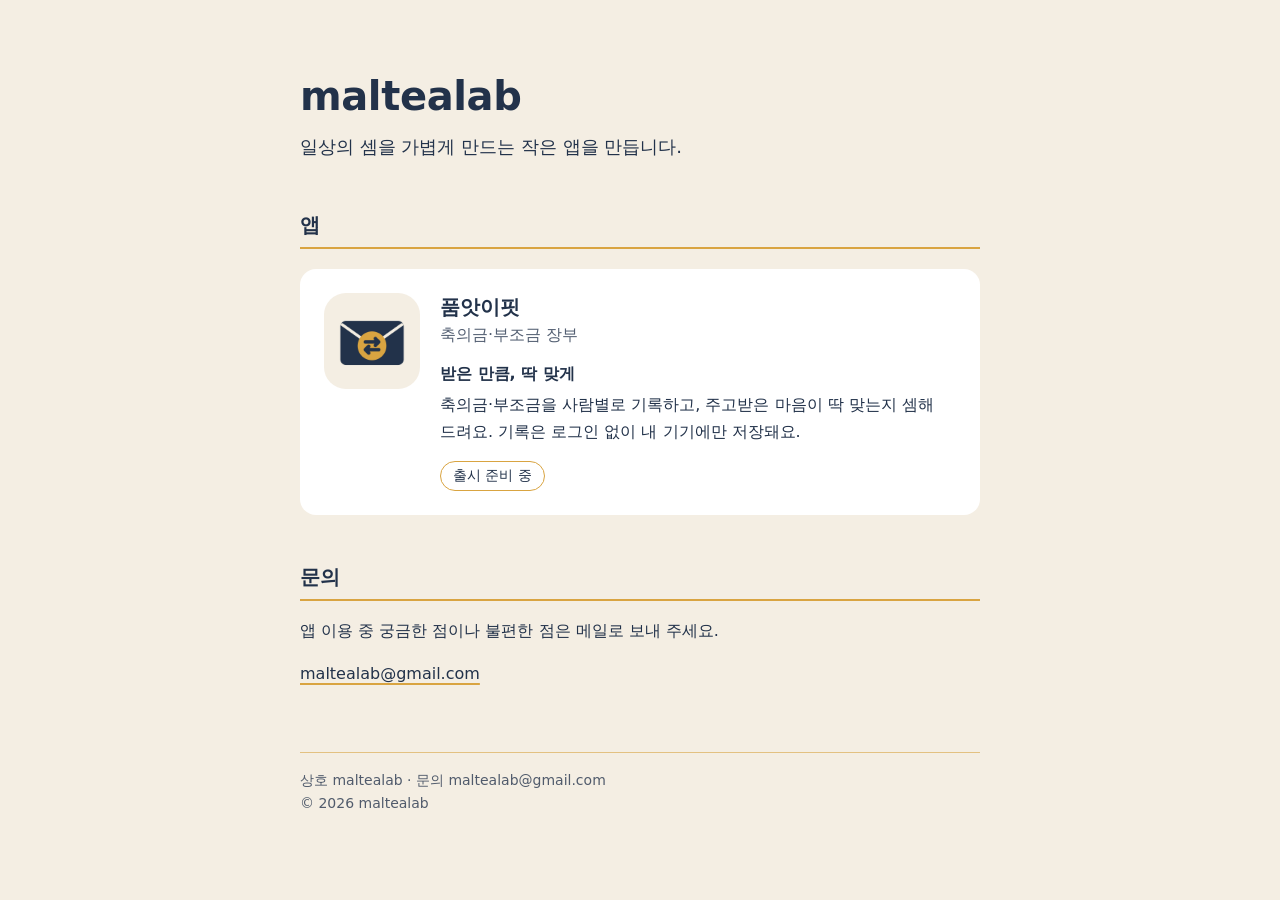
==== index.html @ 5a9d5aad "W1: 소개 페이지 (index.html, style.css, 품앗이핏 앱 카드, 문의, 푸터) - 소개 페이지 index.html   - 머리: maltealab, 한 줄 소개 " ====
<!doctype html>
<html lang="ko">
<head>
  <meta charset="utf-8">
  <meta name="viewport" content="width=device-width, initial-scale=1">
  <title>maltealab</title>
  <meta name="description" content="maltealab은 축의금·부조금 장부 앱 품앗이핏을 만드는 앱 개발사입니다.">
  <link rel="icon" type="image/png" href="assets/pumasifit-icon.png">
  <link rel="stylesheet" href="style.css">
</head>
<body>
  <div class="page">
    <header class="site-header">
      <h1>maltealab</h1>
      <p class="tagline">일상의 셈을 가볍게 만드는 작은 앱을 만듭니다.</p>
    </header>

    <main>
      <section class="section" aria-labelledby="apps-title">
        <h2 id="apps-title">앱</h2>
        <article class="app-card">
          <img class="app-icon" src="assets/pumasifit-icon.png" alt="품앗이핏 앱 아이콘" width="96" height="96">
          <div class="app-body">
            <h3 class="app-name">품앗이핏</h3>
            <p class="app-subtitle">축의금·부조금 장부</p>
            <p class="app-copy">받은 만큼, 딱 맞게</p>
            <p class="app-description">축의금·부조금을 사람별로 기록하고, 주고받은 마음이 딱 맞는지 셈해 드려요. 기록은 로그인 없이 내 기기에만 저장돼요.</p>
            <p class="status-chip">출시 준비 중</p>
          </div>
        </article>
      </section>

      <section class="section" aria-labelledby="contact-title">
        <h2 id="contact-title">문의</h2>
        <p>앱 이용 중 궁금한 점이나 불편한 점은 메일로 보내 주세요.</p>
        <p><a href="mailto:maltealab@gmail.com">maltealab@gmail.com</a></p>
      </section>
    </main>

    <footer class="site-footer">
      <p>상호 maltealab · 문의 maltealab@gmail.com</p>
      <p>© 2026 maltealab</p>
    </footer>
  </div>
</body>
</html>
---- style.css ----
:root {
  --ivory: #F4EEE3;
  --navy: #22324A;
  --navy-muted: rgba(34, 50, 74, 0.78);
  --gold: #D9A441;
  --card: #FFFFFF;
}

*,
*::before,
*::after {
  box-sizing: border-box;
}

html {
  -webkit-text-size-adjust: 100%;
}

body {
  margin: 0;
  background: var(--ivory);
  color: var(--navy);
  font-family: system-ui, -apple-system, "Apple SD Gothic Neo", "Malgun Gothic", "Noto Sans KR", sans-serif;
  font-size: 16px;
  line-height: 1.7;
  word-break: keep-all;
  overflow-wrap: break-word;
}

h1,
h2,
h3,
p {
  margin: 0;
}

.page {
  max-width: 720px;
  margin: 0 auto;
  padding: 48px 20px 32px;
}

.site-header h1 {
  font-size: 2.5rem;
  line-height: 1.2;
  letter-spacing: -0.01em;
}

.tagline {
  margin-top: 12px;
  font-size: 1.125rem;
}

.section {
  margin-top: 48px;
}

.section h2 {
  padding-bottom: 8px;
  border-bottom: 2px solid var(--gold);
  font-size: 1.25rem;
  line-height: 1.4;
}

.section > p {
  margin-top: 16px;
}

.app-card {
  display: flex;
  flex-direction: column;
  gap: 16px;
  margin-top: 20px;
  padding: 20px;
  background: var(--card);
  border-radius: 16px;
}

.app-icon {
  display: block;
  flex-shrink: 0;
  width: 96px;
  height: 96px;
  border-radius: 22px;
}

.app-name {
  font-size: 1.25rem;
  line-height: 1.4;
}

.app-subtitle {
  color: var(--navy-muted);
}

.app-copy {
  margin-top: 12px;
  font-weight: 700;
}

.app-description {
  margin-top: 4px;
}

.status-chip {
  display: inline-block;
  margin-top: 16px;
  padding: 2px 12px;
  border: 1.5px solid var(--gold);
  border-radius: 999px;
  font-size: 0.875rem;
}

a {
  color: var(--navy);
  text-decoration: underline;
  text-decoration-color: var(--gold);
  text-decoration-thickness: 2px;
  text-underline-offset: 4px;
}

.site-footer {
  margin-top: 64px;
  padding-top: 16px;
  border-top: 1px solid rgba(217, 164, 65, 0.6);
  color: var(--navy-muted);
  font-size: 0.875rem;
}

@media (min-width: 560px) {
  .page {
    padding-top: 72px;
  }

  .app-card {
    flex-direction: row;
    gap: 20px;
    padding: 24px;
  }
}
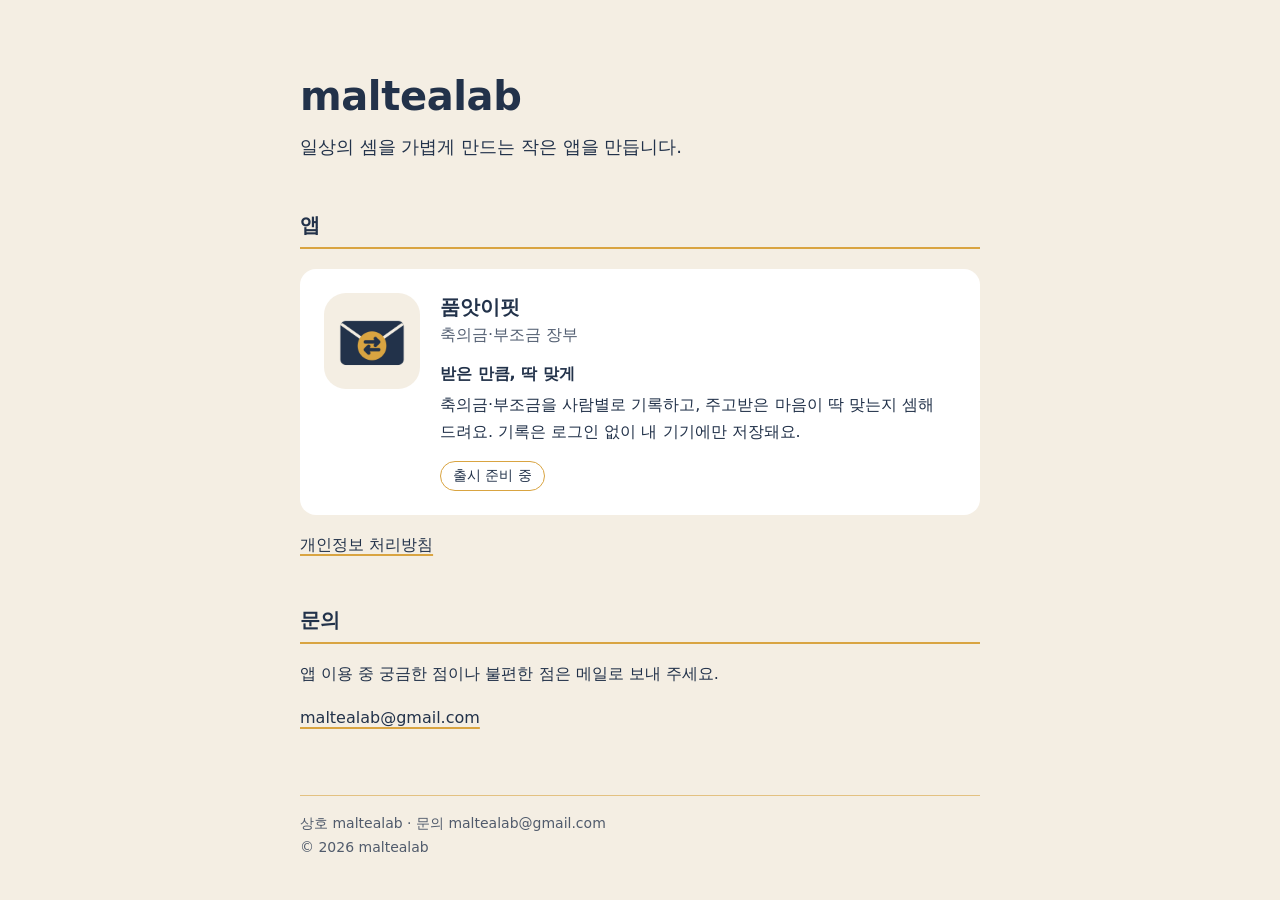
==== commit bd6b62d1: "W2: 품앗이핏 개인정보 처리방침 (/pumasifit/privacy, 소개 페이지 링크) - 개인정보 처리방침 pumasifit/privacy/index.html   - 주소 /" ====
--- a/index.html
+++ b/index.html
@@ -28,6 +28,7 @@
             <p class="status-chip">출시 준비 중</p>
           </div>
         </article>
+        <p class="policy-link"><a href="pumasifit/privacy/">개인정보 처리방침</a></p>
       </section>
 
       <section class="section" aria-labelledby="contact-title">
--- a/style.css
+++ b/style.css
@@ -111,6 +111,54 @@
   font-size: 0.875rem;
 }
 
+.policy-link {
+  margin-top: 12px;
+}
+
+.policy h1 {
+  font-size: 1.75rem;
+  line-height: 1.35;
+}
+
+.policy > p {
+  margin-top: 16px;
+}
+
+.effective-date {
+  font-weight: 700;
+}
+
+.policy section {
+  margin-top: 36px;
+}
+
+.policy h2 {
+  padding-bottom: 6px;
+  border-bottom: 1px solid rgba(217, 164, 65, 0.6);
+  font-size: 1.0625rem;
+  line-height: 1.5;
+}
+
+.policy section p,
+.policy section ul,
+.policy section ol {
+  margin-top: 12px;
+}
+
+.policy ul,
+.policy ol {
+  margin-bottom: 0;
+  padding-left: 1.4em;
+}
+
+.policy li + li {
+  margin-top: 6px;
+}
+
+.policy a {
+  overflow-wrap: anywhere;
+}
+
 a {
   color: var(--navy);
   text-decoration: underline;
